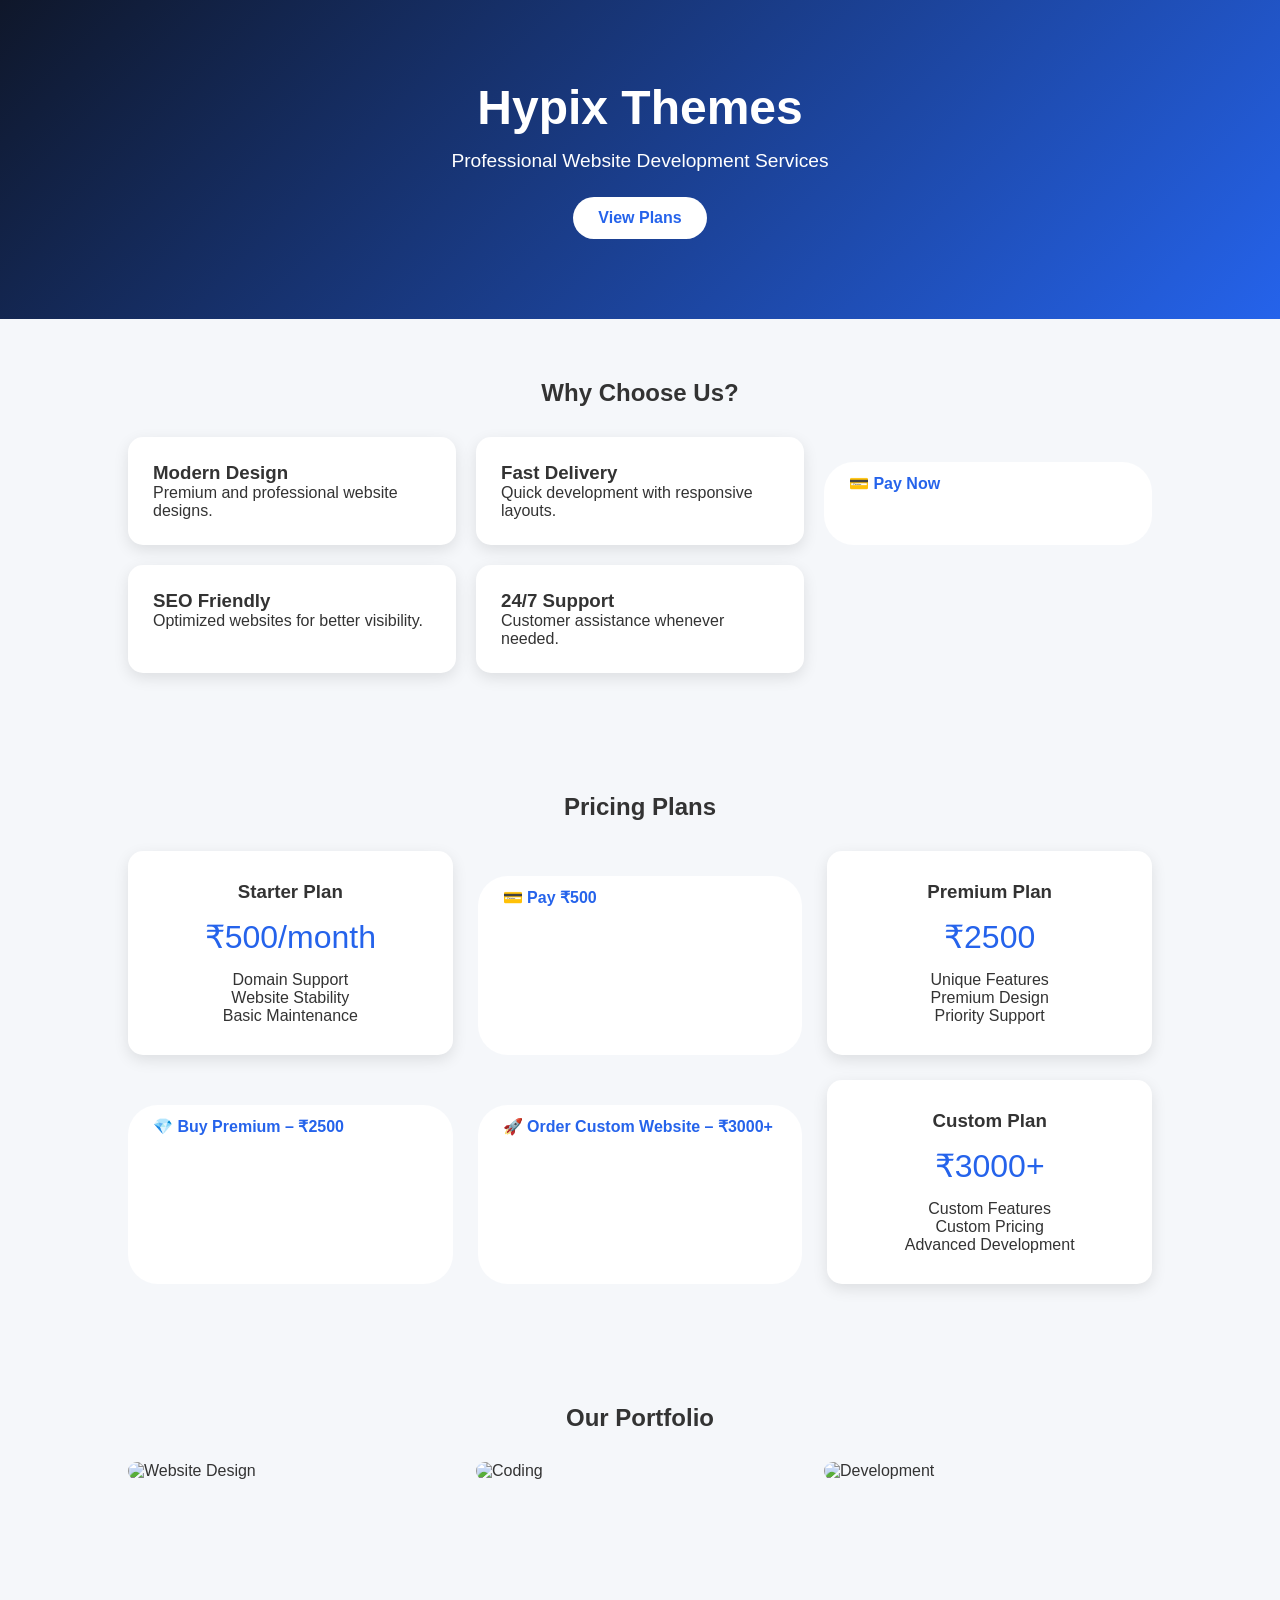
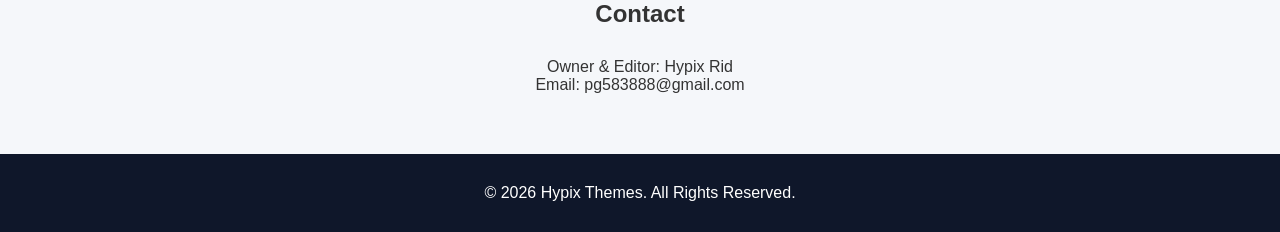
==== index.html @ 9401960d "Update index.html" ====
<!DOCTYPE html>
<html lang="en">
<head>
<meta charset="UTF-8">
<meta name="viewport" content="width=device-width, initial-scale=1.0">
<title>Hypix Themes</title>

<style>
*{
    margin:0;
    padding:0;
    box-sizing:border-box;
    font-family:Arial, sans-serif;
}

body{
    background:#f5f7fa;
    color:#333;
}

header{
    background:linear-gradient(135deg,#0f172a,#2563eb);
    color:white;
    text-align:center;
    padding:80px 20px;
}

header h1{
    font-size:3rem;
}

header p{
    margin-top:15px;
    font-size:1.2rem;
}

.btn{
    display:inline-block;
    margin-top:25px;
    padding:12px 25px;
    background:white;
    color:#2563eb;
    text-decoration:none;
    border-radius:30px;
    font-weight:bold;
}

section{
    padding:60px 10%;
}

h2{
    text-align:center;
    margin-bottom:30px;
}

.features{
    display:grid;
    grid-template-columns:repeat(auto-fit,minmax(250px,1fr));
    gap:20px;
}

.card{
    background:white;
    padding:25px;
    border-radius:15px;
    box-shadow:0 5px 15px rgba(0,0,0,0.1);
}

.pricing{
    display:grid;
    grid-template-columns:repeat(auto-fit,minmax(280px,1fr));
    gap:25px;
}

.price-card{
    background:white;
    padding:30px;
    border-radius:15px;
    text-align:center;
    box-shadow:0 5px 15px rgba(0,0,0,0.1);
}

.price{
    font-size:2rem;
    color:#2563eb;
    margin:15px 0;
}

.gallery{
    display:grid;
    grid-template-columns:repeat(auto-fit,minmax(250px,1fr));
    gap:20px;
}

.gallery img{
    width:100%;
    border-radius:12px;
}

footer{
    background:#0f172a;
    color:white;
    text-align:center;
    padding:30px;
}
</style>
</head>

<body>

<header>
    <h1>Hypix Themes</h1>
    <p>Professional Website Development Services</p>
    <a href="#pricing" class="btn">View Plans</a>
</header>

<section>
    <h2>Why Choose Us?</h2>

    <div class="features">
        <div class="card">
            <h3>Modern Design</h3>
            <p>Premium and professional website designs.</p>
        </div>

        <div class="card">
            <h3>Fast Delivery</h3>
            <p>Quick development with responsive layouts.</p>
        </div>
        <a href="pricing.html" class="btn">
    💳 Pay Now
        </a>

        <div class="card">
            <h3>SEO Friendly</h3>
            <p>Optimized websites for better visibility.</p>
        </div>

        <div class="card">
            <h3>24/7 Support</h3>
            <p>Customer assistance whenever needed.</p>
        </div>
    </div>
</section>

<section id="pricing">
    <h2>Pricing Plans</h2>

    <div class="pricing">

        <div class="price-card">
            <h3>Starter Plan</h3>
            <div class="price">₹500/month</div>
            <p>Domain Support</p>
            <p>Website Stability</p>
            <p>Basic Maintenance</p>
        </div>
        <a href="upi://pay?pa=8933040844@ybl&pn=Hypix%20Themes&am=500&cu=INR" class="btn">
    💳 Pay ₹500
        </a>

        <div class="price-card">
            <h3>Premium Plan</h3>
            <div class="price">₹2500</div>
            <p>Unique Features</p>
            <p>Premium Design</p>
            <p>Priority Support</p>
        </div>
        <a href="upi://pay?pa=8933040844@ybl&pn=Hypix%20Themes&am=2500&cu=INR" class="btn">
    💎 Buy Premium – ₹2500
        </a>
        <a href="upi://pay?pa=8933040844@ybl&pn=Hypix%20Themes&am=3000&cu=INR" class="btn">
    🚀 Order Custom Website – ₹3000+
        </a>

        <div class="price-card">
            <h3>Custom Plan</h3>
            <div class="price">₹3000+</div>
            <p>Custom Features</p>
            <p>Custom Pricing</p>
            <p>Advanced Development</p>
        </div>

    </div>
</section>

<section>
    <h2>Our Portfolio</h2>

    <div class="gallery">
        <img src="https://images.unsplash.com/photo-1460925895917-afdab827c52f" alt="Website Design">
        <img src="https://images.unsplash.com/photo-1498050108023-c5249f4df085" alt="Coding">
        <img src="https://images.unsplash.com/photo-1555066931-4365d14bab8c" alt="Development">
    </div>
</section>

<section>
    <h2>Contact</h2>
    <p style="text-align:center;">
        Owner & Editor: Hypix Rid<br>
        Email: pg583888@gmail.com
    </p>
</section>

<footer>
    <p>© 2026 Hypix Themes. All Rights Reserved.</p>
</footer>

</body>
</html>
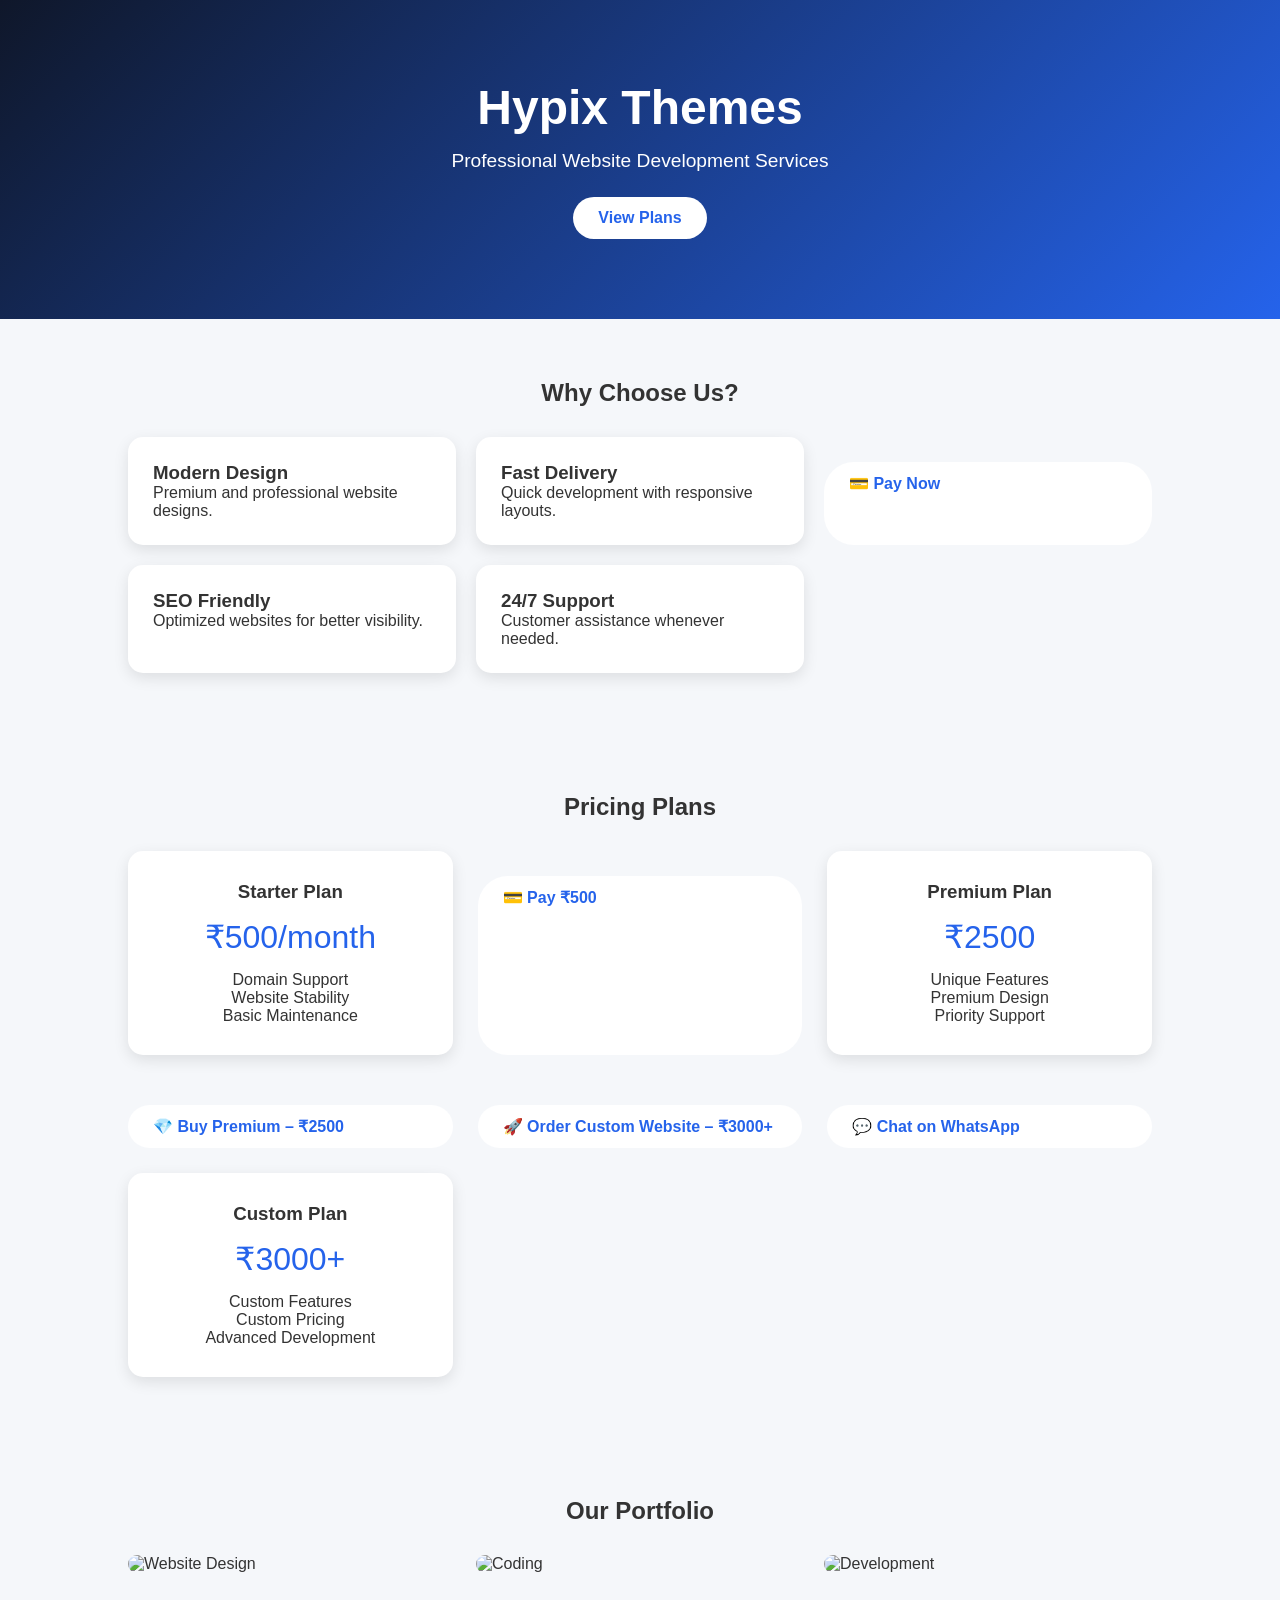
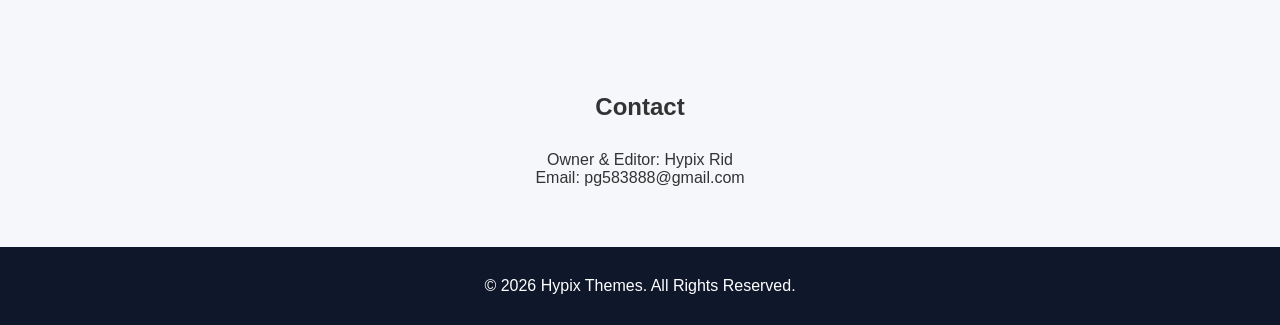
==== commit 0235c2e4: "Update index.html" ====
--- a/index.html
+++ b/index.html
@@ -173,6 +173,9 @@
         <a href="upi://pay?pa=8933040844@ybl&pn=Hypix%20Themes&am=3000&cu=INR" class="btn">
     🚀 Order Custom Website – ₹3000+
         </a>
+<a href="https://wa.me/918933040844?text=Hello%20Hypix%20RID,%20I%20want%20to%20get%20a%20website%20made." class="btn" target="_blank">
+    💬 Chat on WhatsApp
+</a>
 
         <div class="price-card">
             <h3>Custom Plan</h3>
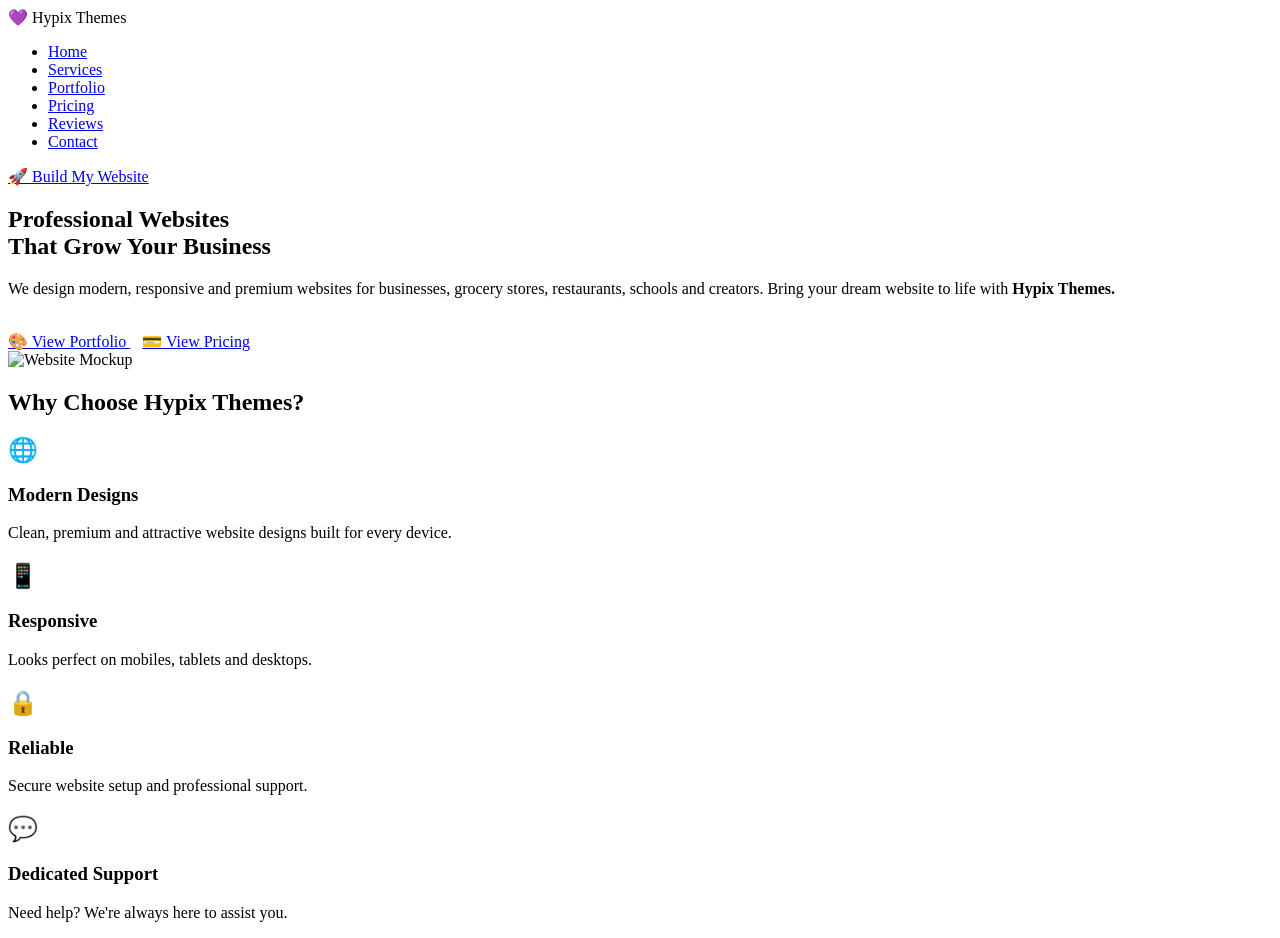
==== commit bd001402: "Update index.html" ====
--- a/index.html
+++ b/index.html
@@ -1,214 +1,183 @@
 <!DOCTYPE html>
 <html lang="en">
+
 <head>
+
 <meta charset="UTF-8">
 <meta name="viewport" content="width=device-width, initial-scale=1.0">
-<title>Hypix Themes</title>
 
-<style>
-*{
-    margin:0;
-    padding:0;
-    box-sizing:border-box;
-    font-family:Arial, sans-serif;
-}
+<title>Hypix Themes | Premium Website Development</title>
 
-body{
-    background:#f5f7fa;
-    color:#333;
-}
+<link rel="stylesheet" href="style.css">
 
-header{
-    background:linear-gradient(135deg,#0f172a,#2563eb);
-    color:white;
-    text-align:center;
-    padding:80px 20px;
-}
+<link rel="preconnect" href="https://fonts.googleapis.com">
+<link rel="preconnect" href="https://fonts.gstatic.com" crossorigin>
 
-header h1{
-    font-size:3rem;
-}
+<link href="https://fonts.googleapis.com/css2?family=Poppins:wght@300;400;500;600;700;800&display=swap" rel="stylesheet">
 
-header p{
-    margin-top:15px;
-    font-size:1.2rem;
-}
-
-.btn{
-    display:inline-block;
-    margin-top:25px;
-    padding:12px 25px;
-    background:white;
-    color:#2563eb;
-    text-decoration:none;
-    border-radius:30px;
-    font-weight:bold;
-}
-
-section{
-    padding:60px 10%;
-}
-
-h2{
-    text-align:center;
-    margin-bottom:30px;
-}
-
-.features{
-    display:grid;
-    grid-template-columns:repeat(auto-fit,minmax(250px,1fr));
-    gap:20px;
-}
-
-.card{
-    background:white;
-    padding:25px;
-    border-radius:15px;
-    box-shadow:0 5px 15px rgba(0,0,0,0.1);
-}
-
-.pricing{
-    display:grid;
-    grid-template-columns:repeat(auto-fit,minmax(280px,1fr));
-    gap:25px;
-}
-
-.price-card{
-    background:white;
-    padding:30px;
-    border-radius:15px;
-    text-align:center;
-    box-shadow:0 5px 15px rgba(0,0,0,0.1);
-}
-
-.price{
-    font-size:2rem;
-    color:#2563eb;
-    margin:15px 0;
-}
-
-.gallery{
-    display:grid;
-    grid-template-columns:repeat(auto-fit,minmax(250px,1fr));
-    gap:20px;
-}
-
-.gallery img{
-    width:100%;
-    border-radius:12px;
-}
-
-footer{
-    background:#0f172a;
-    color:white;
-    text-align:center;
-    padding:30px;
-}
-</style>
 </head>
 
 <body>
 
-<header>
-    <h1>Hypix Themes</h1>
-    <p>Professional Website Development Services</p>
-    <a href="#pricing" class="btn">View Plans</a>
-</header>
+<!-- ================= NAVBAR ================= -->
+
+<nav>
+
+<div class="logo">
+
+💜 Hypix Themes
+
+</div>
+
+<ul>
+
+<li><a href="#">Home</a></li>
+
+<li><a href="#services">Services</a></li>
+
+<li><a href="#portfolio">Portfolio</a></li>
+
+<li><a href="pricing.html">Pricing</a></li>
+
+<li><a href="#reviews">Reviews</a></li>
+
+<li><a href="#contact">Contact</a></li>
+
+</ul>
+
+<a href="pricing.html" class="btn">
+
+🚀 Build My Website
+
+</a>
+
+</nav>
+
+<!-- ================= HERO ================= -->
+
+<section class="hero">
+
+<div class="hero-text">
+
+<h1>
+
+Professional Websites
+
+<br>
+
+That Grow Your Business
+
+</h1>
+
+<p>
+
+We design modern, responsive and premium websites
+for businesses, grocery stores, restaurants,
+schools and creators.
+
+Bring your dream website to life with
+<strong>Hypix Themes.</strong>
+
+</p>
+
+<br>
+
+<a href="#portfolio" class="btn">
+
+🎨 View Portfolio
+
+</a>
+
+&nbsp;&nbsp;
+
+<a href="pricing.html" class="btn">
+
+💳 View Pricing
+
+</a>
+
+</div>
+
+<div class="hero-image">
+
+<img src="images/hero.png" alt="Website Mockup">
+
+</div>
+
+</section>
+
+<!-- ================= STATS ================= -->
 
 <section>
-    <h2>Why Choose Us?</h2>
 
-    <div class="features">
-        <div class="card">
-            <h3>Modern Design</h3>
-            <p>Premium and professional website designs.</p>
-        </div>
+<h2 class="title">
 
-        <div class="card">
-            <h3>Fast Delivery</h3>
-            <p>Quick development with responsive layouts.</p>
-        </div>
-        <a href="pricing.html" class="btn">
-    💳 Pay Now
-        </a>
+Why Choose Hypix Themes?
 
-        <div class="card">
-            <h3>SEO Friendly</h3>
-            <p>Optimized websites for better visibility.</p>
-        </div>
+</h2>
 
-        <div class="card">
-            <h3>24/7 Support</h3>
-            <p>Customer assistance whenever needed.</p>
-        </div>
-    </div>
+<div class="services">
+
+<div class="card">
+
+<h2>🌐</h2>
+
+<h3>Modern Designs</h3>
+
+<p>
+
+Clean, premium and attractive website
+designs built for every device.
+
+</p>
+
+</div>
+
+<div class="card">
+
+<h2>📱</h2>
+
+<h3>Responsive</h3>
+
+<p>
+
+Looks perfect on mobiles,
+tablets and desktops.
+
+</p>
+
+</div>
+
+<div class="card">
+
+<h2>🔒</h2>
+
+<h3>Reliable</h3>
+
+<p>
+
+Secure website setup and
+professional support.
+
+</p>
+
+</div>
+
+<div class="card">
+
+<h2>💬</h2>
+
+<h3>Dedicated Support</h3>
+
+<p>
+
+Need help?
+We're always here to assist you.
+
+</p>
+
+</div>
+
+</div>
+
 </section>
-
-<section id="pricing">
-    <h2>Pricing Plans</h2>
-
-    <div class="pricing">
-
-        <div class="price-card">
-            <h3>Starter Plan</h3>
-            <div class="price">₹500/month</div>
-            <p>Domain Support</p>
-            <p>Website Stability</p>
-            <p>Basic Maintenance</p>
-        </div>
-        <a href="upi://pay?pa=8933040844@ybl&pn=Hypix%20Themes&am=500&cu=INR" class="btn">
-    💳 Pay ₹500
-        </a>
-
-        <div class="price-card">
-            <h3>Premium Plan</h3>
-            <div class="price">₹2500</div>
-            <p>Unique Features</p>
-            <p>Premium Design</p>
-            <p>Priority Support</p>
-        </div>
-        <a href="upi://pay?pa=8933040844@ybl&pn=Hypix%20Themes&am=2500&cu=INR" class="btn">
-    💎 Buy Premium – ₹2500
-        </a>
-        <a href="upi://pay?pa=8933040844@ybl&pn=Hypix%20Themes&am=3000&cu=INR" class="btn">
-    🚀 Order Custom Website – ₹3000+
-        </a>
-<a href="https://wa.me/918933040844?text=Hello%20Hypix%20RID,%20I%20want%20to%20get%20a%20website%20made." class="btn" target="_blank">
-    💬 Chat on WhatsApp
-</a>
-
-        <div class="price-card">
-            <h3>Custom Plan</h3>
-            <div class="price">₹3000+</div>
-            <p>Custom Features</p>
-            <p>Custom Pricing</p>
-            <p>Advanced Development</p>
-        </div>
-
-    </div>
-</section>
-
-<section>
-    <h2>Our Portfolio</h2>
-
-    <div class="gallery">
-        <img src="https://images.unsplash.com/photo-1460925895917-afdab827c52f" alt="Website Design">
-        <img src="https://images.unsplash.com/photo-1498050108023-c5249f4df085" alt="Coding">
-        <img src="https://images.unsplash.com/photo-1555066931-4365d14bab8c" alt="Development">
-    </div>
-</section>
-
-<section>
-    <h2>Contact</h2>
-    <p style="text-align:center;">
-        Owner & Editor: Hypix Rid<br>
-        Email: pg583888@gmail.com
-    </p>
-</section>
-
-<footer>
-    <p>© 2026 Hypix Themes. All Rights Reserved.</p>
-</footer>
-
-</body>
-</html>
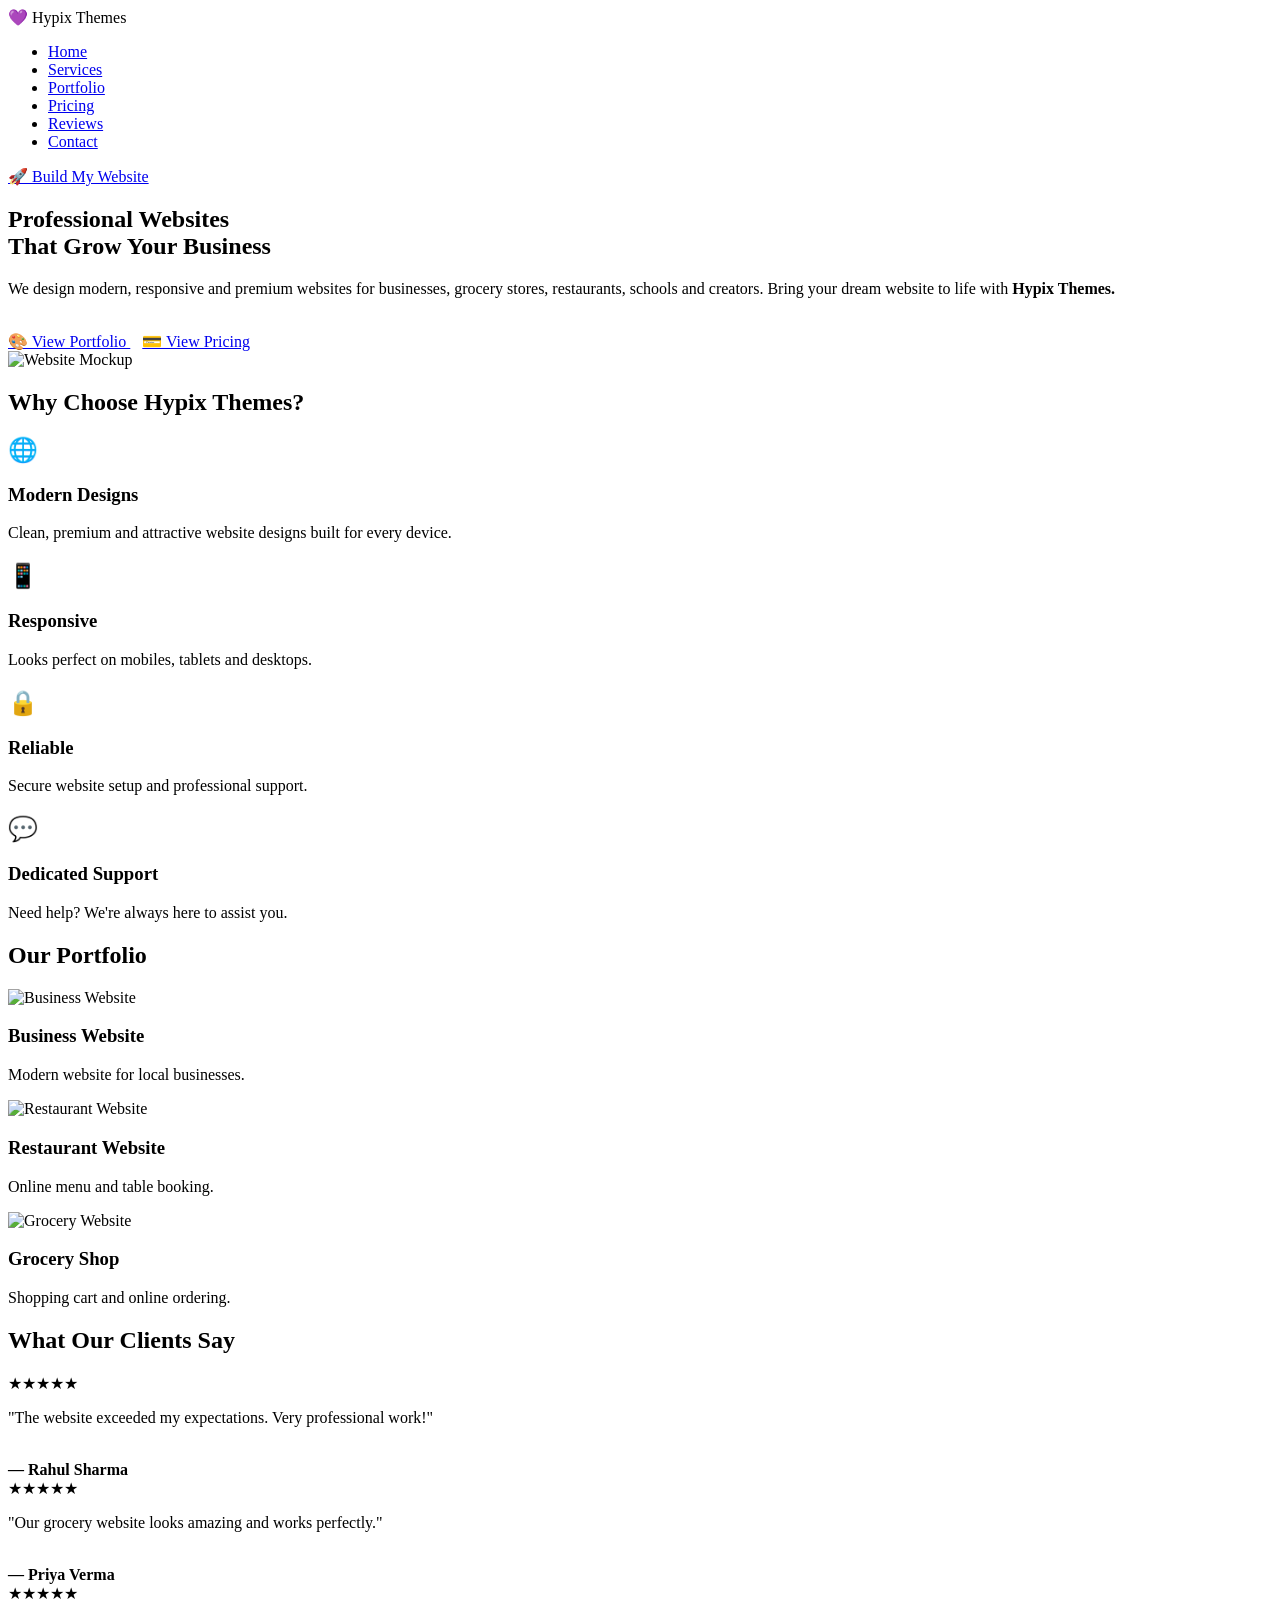
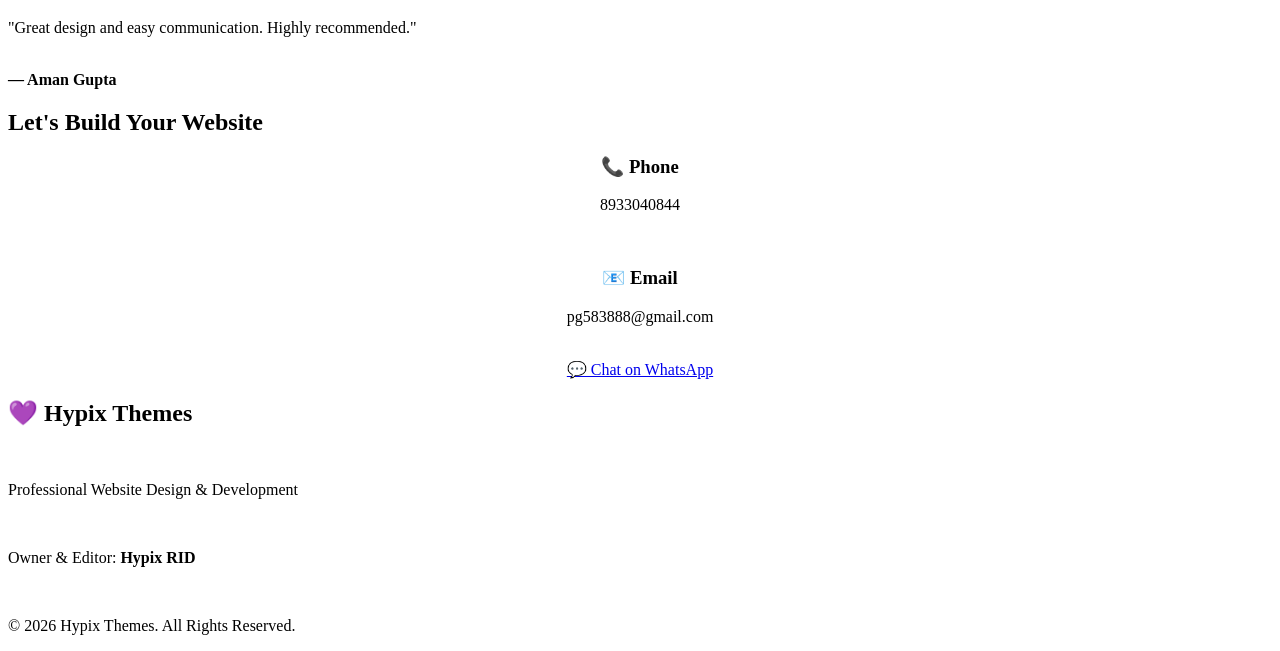
==== commit e8faef9a: "Update index.html" ====
--- a/index.html
+++ b/index.html
@@ -181,3 +181,186 @@
 </div>
 
 </section>
+<!-- ================= PORTFOLIO ================= -->
+
+<section id="portfolio">
+
+<h2 class="title">
+
+Our Portfolio
+
+</h2>
+
+<div class="portfolio">
+
+<div class="card">
+<img src="images/demo1.png" alt="Business Website">
+<h3>Business Website</h3>
+<p>Modern website for local businesses.</p>
+</div>
+
+<div class="card">
+<img src="images/demo2.png" alt="Restaurant Website">
+<h3>Restaurant Website</h3>
+<p>Online menu and table booking.</p>
+</div>
+
+<div class="card">
+<img src="images/demo3.png" alt="Grocery Website">
+<h3>Grocery Shop</h3>
+<p>Shopping cart and online ordering.</p>
+</div>
+
+</div>
+
+</section>
+
+<!-- ================= REVIEWS ================= -->
+
+<section id="reviews">
+
+<h2 class="title">
+
+What Our Clients Say
+
+</h2>
+
+<div class="services">
+
+<div class="review">
+
+<div class="stars">★★★★★</div>
+
+<p>
+
+"The website exceeded my expectations.
+Very professional work!"
+
+</p>
+
+<br>
+
+<b>— Rahul Sharma</b>
+
+</div>
+
+<div class="review">
+
+<div class="stars">★★★★★</div>
+
+<p>
+
+"Our grocery website looks amazing
+and works perfectly."
+
+</p>
+
+<br>
+
+<b>— Priya Verma</b>
+
+</div>
+
+<div class="review">
+
+<div class="stars">★★★★★</div>
+
+<p>
+
+"Great design and easy communication.
+Highly recommended."
+
+</p>
+
+<br>
+
+<b>— Aman Gupta</b>
+
+</div>
+
+</div>
+
+</section>
+
+<!-- ================= CONTACT ================= -->
+
+<section id="contact">
+
+<h2 class="title">
+
+Let's Build Your Website
+
+</h2>
+
+<div class="card" style="text-align:center;">
+
+<h3>📞 Phone</h3>
+
+<p>
+
+8933040844
+
+</p>
+
+<br>
+
+<h3>📧 Email</h3>
+
+<p>
+
+pg583888@gmail.com
+
+</p>
+
+<br>
+
+<a href="https://wa.me/918933040844" class="btn">
+
+💬 Chat on WhatsApp
+
+</a>
+
+</div>
+
+</section>
+
+<!-- ================= FOOTER ================= -->
+
+<footer>
+
+<h2>
+
+💜 Hypix Themes
+
+</h2>
+
+<br>
+
+<p>
+
+Professional Website Design & Development
+
+</p>
+
+<br>
+
+<p>
+
+Owner & Editor: <b>Hypix RID</b>
+
+</p>
+
+<br>
+
+<p>
+
+© 2026 Hypix Themes. All Rights Reserved.
+
+</p>
+
+</footer>
+
+<script src="script.js"></script>
+
+</body>
+</html>
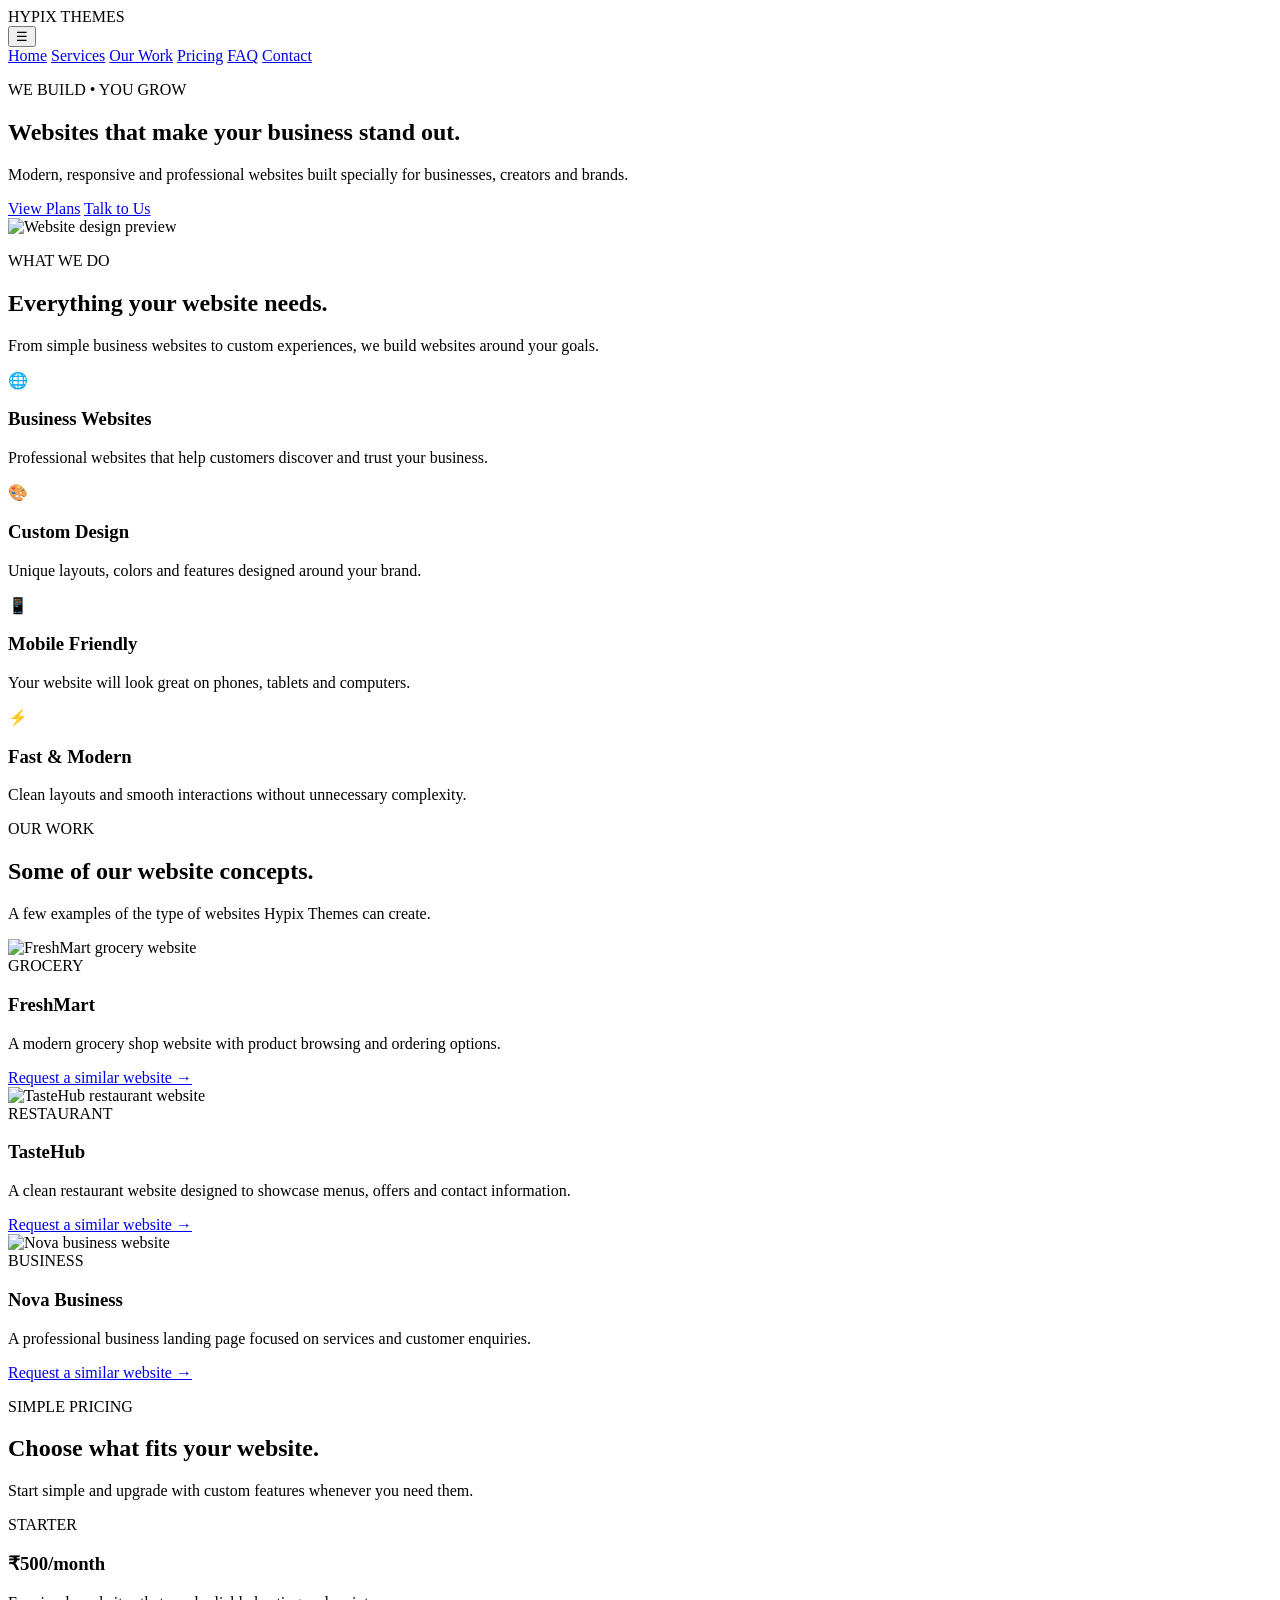
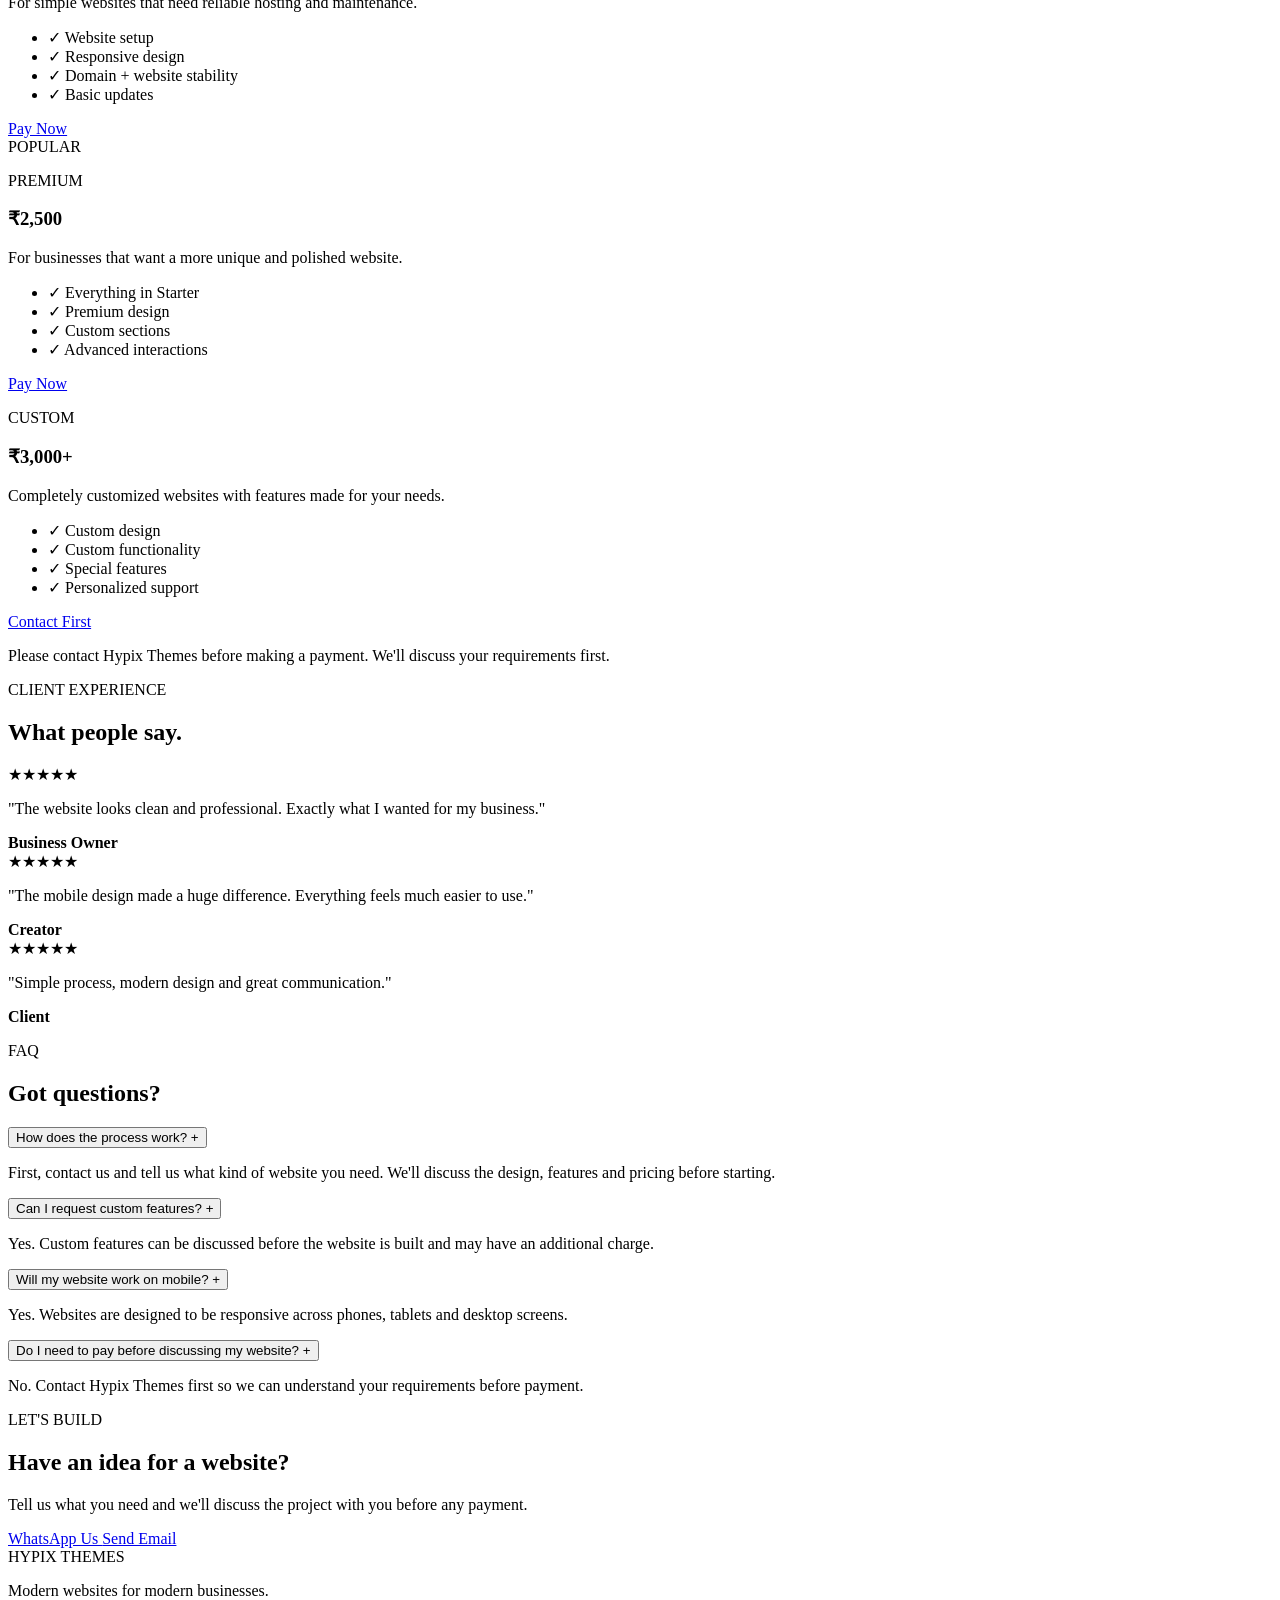
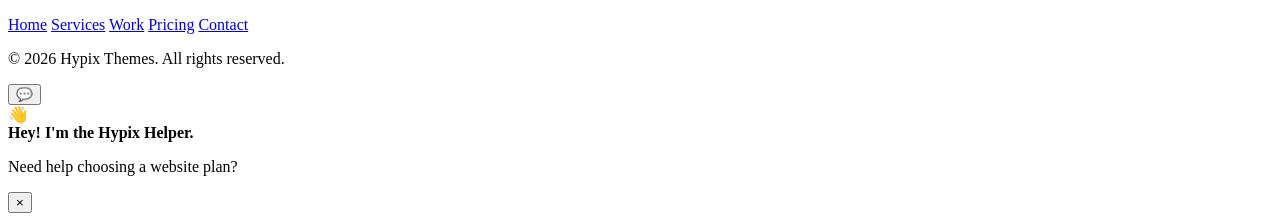
==== commit 28ba22e5: "Create index.html" ====
--- a/index.html
+++ b/index.html
@@ -1,366 +1,424 @@
-<!DOCTYPE html>
-<html lang="en">
-
+<!DOCTYPE html><html lang="en">
 <head>
-
-<meta charset="UTF-8">
-<meta name="viewport" content="width=device-width, initial-scale=1.0">
-
-<title>Hypix Themes | Premium Website Development</title>
-
-<link rel="stylesheet" href="style.css">
-
-<link rel="preconnect" href="https://fonts.googleapis.com">
-<link rel="preconnect" href="https://fonts.gstatic.com" crossorigin>
-
-<link href="https://fonts.googleapis.com/css2?family=Poppins:wght@300;400;500;600;700;800&display=swap" rel="stylesheet">
-
-</head>
-
-<body>
-
-<!-- ================= NAVBAR ================= -->
-
-<nav>
-
-<div class="logo">
-
-💜 Hypix Themes
-
-</div>
-
-<ul>
-
-<li><a href="#">Home</a></li>
-
-<li><a href="#services">Services</a></li>
-
-<li><a href="#portfolio">Portfolio</a></li>
-
-<li><a href="pricing.html">Pricing</a></li>
-
-<li><a href="#reviews">Reviews</a></li>
-
-<li><a href="#contact">Contact</a></li>
-
-</ul>
-
-<a href="pricing.html" class="btn">
-
-🚀 Build My Website
-
-</a>
-
+  <meta charset="UTF-8">
+  <meta name="viewport" content="width=device-width, initial-scale=1.0">  <title>Hypix Themes | Websites That Make Your Business Stand Out</title>
+  <meta name="description" content="Hypix Themes creates modern, responsive and professional websites for businesses and creators.">  <link rel="stylesheet" href="style.css">
+</head><body>  <!-- NAVBAR -->  <header class="navbar">
+    <div class="logo">HYPIX <span>THEMES</span></div><button class="menu-btn" id="menuBtn">☰</button>
+
+<nav id="navMenu">
+  <a href="#home">Home</a>
+  <a href="#services">Services</a>
+  <a href="#work">Our Work</a>
+  <a href="#pricing">Pricing</a>
+  <a href="#faq">FAQ</a>
+  <a href="#contact">Contact</a>
 </nav>
 
-<!-- ================= HERO ================= -->
-
-<section class="hero">
-
-<div class="hero-text">
-
-<h1>
-
-Professional Websites
-
-<br>
-
-That Grow Your Business
-
-</h1>
+  </header>  <!-- HERO -->  <section class="hero" id="home">
+    <div class="hero-content">  <p class="eyebrow">WE BUILD • YOU GROW</p>
+
+  <h1>
+    Websites that make
+    <span>your business stand out.</span>
+  </h1>
+
+  <p class="hero-text">
+    Modern, responsive and professional websites built specially
+    for businesses, creators and brands.
+  </p>
+
+  <div class="hero-buttons">
+    <a href="#pricing" class="btn primary">View Plans</a>
+    <a href="#contact" class="btn secondary">Talk to Us</a>
+  </div>
+
+</div>
+
+<div class="hero-image">
+  <img src="images/hero.png" alt="Website design preview">
+</div>
+
+  </section>  <!-- SERVICES -->  <section class="section" id="services"><div class="section-heading">
+  <p class="eyebrow">WHAT WE DO</p>
+  <h2>Everything your website needs.</h2>
+  <p>
+    From simple business websites to custom experiences,
+    we build websites around your goals.
+  </p>
+</div>
+
+<div class="cards">
+
+  <div class="card">
+    <div class="icon">🌐</div>
+    <h3>Business Websites</h3>
+    <p>
+      Professional websites that help customers discover
+      and trust your business.
+    </p>
+  </div>
+
+  <div class="card">
+    <div class="icon">🎨</div>
+    <h3>Custom Design</h3>
+    <p>
+      Unique layouts, colors and features designed around
+      your brand.
+    </p>
+  </div>
+
+  <div class="card">
+    <div class="icon">📱</div>
+    <h3>Mobile Friendly</h3>
+    <p>
+      Your website will look great on phones, tablets
+      and computers.
+    </p>
+  </div>
+
+  <div class="card">
+    <div class="icon">⚡</div>
+    <h3>Fast & Modern</h3>
+    <p>
+      Clean layouts and smooth interactions without
+      unnecessary complexity.
+    </p>
+  </div>
+
+</div>
+
+  </section>  <!-- WORK -->  <section class="section work-section" id="work"><div class="section-heading">
+  <p class="eyebrow">OUR WORK</p>
+  <h2>Some of our website concepts.</h2>
+  <p>
+    A few examples of the type of websites Hypix Themes can create.
+  </p>
+</div>
+
+<div class="projects">
+
+  <article class="project">
+    <img src="images/grocery.png" alt="FreshMart grocery website">
+
+    <div class="project-info">
+      <span>GROCERY</span>
+      <h3>FreshMart</h3>
+      <p>
+        A modern grocery shop website with product browsing
+        and ordering options.
+      </p>
+
+      <a href="#contact" class="project-link">
+        Request a similar website →
+      </a>
+    </div>
+  </article>
+
+
+  <article class="project">
+    <img src="images/restaurant.png" alt="TasteHub restaurant website">
+
+    <div class="project-info">
+      <span>RESTAURANT</span>
+      <h3>TasteHub</h3>
+      <p>
+        A clean restaurant website designed to showcase
+        menus, offers and contact information.
+      </p>
+
+      <a href="#contact" class="project-link">
+        Request a similar website →
+      </a>
+    </div>
+  </article>
+
+
+  <article class="project">
+    <img src="images/business.png" alt="Nova business website">
+
+    <div class="project-info">
+      <span>BUSINESS</span>
+      <h3>Nova Business</h3>
+      <p>
+        A professional business landing page focused on
+        services and customer enquiries.
+      </p>
+
+      <a href="#contact" class="project-link">
+        Request a similar website →
+      </a>
+    </div>
+  </article>
+
+</div>
+
+  </section>  <!-- PRICING -->  <section class="section pricing-section" id="pricing"><div class="section-heading">
+  <p class="eyebrow">SIMPLE PRICING</p>
+  <h2>Choose what fits your website.</h2>
+  <p>
+    Start simple and upgrade with custom features whenever you need them.
+  </p>
+</div>
+
+<div class="pricing">
+
+  <!-- STARTER -->
+  <div class="price-card">
+
+    <p class="plan-name">STARTER</p>
+
+    <h3>₹500<span>/month</span></h3>
+
+    <p class="plan-description">
+      For simple websites that need reliable hosting and maintenance.
+    </p>
+
+    <ul>
+      <li>✓ Website setup</li>
+      <li>✓ Responsive design</li>
+      <li>✓ Domain + website stability</li>
+      <li>✓ Basic updates</li>
+    </ul>
+
+    <a href="#contact" class="btn secondary">
+      Pay Now
+    </a>
+
+  </div>
+
+
+  <!-- PREMIUM -->
+  <div class="price-card featured">
+
+    <div class="popular">POPULAR</div>
+
+    <p class="plan-name">PREMIUM</p>
+
+    <h3>₹2,500</h3>
+
+    <p class="plan-description">
+      For businesses that want a more unique and polished website.
+    </p>
+
+    <ul>
+      <li>✓ Everything in Starter</li>
+      <li>✓ Premium design</li>
+      <li>✓ Custom sections</li>
+      <li>✓ Advanced interactions</li>
+    </ul>
+
+    <a href="#contact" class="btn primary">
+      Pay Now
+    </a>
+
+  </div>
+
+
+  <!-- CUSTOM -->
+  <div class="price-card">
+
+    <p class="plan-name">CUSTOM</p>
+
+    <h3>₹3,000<span>+</span></h3>
+
+    <p class="plan-description">
+      Completely customized websites with features made for your needs.
+    </p>
+
+    <ul>
+      <li>✓ Custom design</li>
+      <li>✓ Custom functionality</li>
+      <li>✓ Special features</li>
+      <li>✓ Personalized support</li>
+    </ul>
+
+    <a href="#contact" class="btn secondary">
+      Contact First
+    </a>
+
+  </div>
+
+</div>
+
+<p class="payment-note">
+  Please contact Hypix Themes before making a payment.
+  We'll discuss your requirements first.
+</p>
+
+  </section>  <!-- REVIEWS -->  <section class="section reviews-section"><div class="section-heading">
+  <p class="eyebrow">CLIENT EXPERIENCE</p>
+  <h2>What people say.</h2>
+</div>
+
+<div class="reviews">
+
+  <div class="review">
+    <div class="stars">★★★★★</div>
+    <p>
+      "The website looks clean and professional. Exactly what
+      I wanted for my business."
+    </p>
+    <strong>Business Owner</strong>
+  </div>
+
+  <div class="review">
+    <div class="stars">★★★★★</div>
+    <p>
+      "The mobile design made a huge difference. Everything
+      feels much easier to use."
+    </p>
+    <strong>Creator</strong>
+  </div>
+
+  <div class="review">
+    <div class="stars">★★★★★</div>
+    <p>
+      "Simple process, modern design and great communication."
+    </p>
+    <strong>Client</strong>
+  </div>
+
+</div>
+
+  </section>  <!-- FAQ -->  <section class="section faq-section" id="faq"><div class="section-heading">
+  <p class="eyebrow">FAQ</p>
+  <h2>Got questions?</h2>
+</div>
+
+<div class="faq">
+
+  <div class="faq-item">
+    <button class="faq-question">
+      How does the process work?
+      <span>+</span>
+    </button>
+
+    <div class="faq-answer">
+      <p>
+        First, contact us and tell us what kind of website you need.
+        We'll discuss the design, features and pricing before starting.
+      </p>
+    </div>
+  </div>
+
+
+  <div class="faq-item">
+    <button class="faq-question">
+      Can I request custom features?
+      <span>+</span>
+    </button>
+
+    <div class="faq-answer">
+      <p>
+        Yes. Custom features can be discussed before the website
+        is built and may have an additional charge.
+      </p>
+    </div>
+  </div>
+
+
+  <div class="faq-item">
+    <button class="faq-question">
+      Will my website work on mobile?
+      <span>+</span>
+    </button>
+
+    <div class="faq-answer">
+      <p>
+        Yes. Websites are designed to be responsive across
+        phones, tablets and desktop screens.
+      </p>
+    </div>
+  </div>
+
+
+  <div class="faq-item">
+    <button class="faq-question">
+      Do I need to pay before discussing my website?
+      <span>+</span>
+    </button>
+
+    <div class="faq-answer">
+      <p>
+        No. Contact Hypix Themes first so we can understand
+        your requirements before payment.
+      </p>
+    </div>
+  </div>
+
+</div>
+
+  </section>  <!-- CONTACT -->  <section class="section contact-section" id="contact"><div class="contact-box">
+
+  <div>
+    <p class="eyebrow">LET'S BUILD</p>
+
+    <h2>
+      Have an idea for a website?
+    </h2>
+
+    <p>
+      Tell us what you need and we'll discuss the project with you
+      before any payment.
+    </p>
+  </div>
+
+  <div class="contact-buttons">
+
+    <a
+      href="https://wa.me/918933040844"
+      class="btn primary"
+      target="_blank"
+    >
+      WhatsApp Us
+    </a>
+
+    <a
+      href="mailto:hypixrid@gmail.com"
+      class="btn secondary"
+    >
+      Send Email
+    </a>
+
+  </div>
+
+</div>
+
+  </section>  <!-- FOOTER -->  <footer><div class="footer-logo">
+  HYPIX THEMES
+</div>
 
 <p>
-
-We design modern, responsive and premium websites
-for businesses, grocery stores, restaurants,
-schools and creators.
-
-Bring your dream website to life with
-<strong>Hypix Themes.</strong>
-
+  Modern websites for modern businesses.
 </p>
 
-<br>
-
-<a href="#portfolio" class="btn">
-
-🎨 View Portfolio
-
-</a>
-
-&nbsp;&nbsp;
-
-<a href="pricing.html" class="btn">
-
-💳 View Pricing
-
-</a>
-
-</div>
-
-<div class="hero-image">
-
-<img src="images/hero.png" alt="Website Mockup">
-
-</div>
-
-</section>
-
-<!-- ================= STATS ================= -->
-
-<section>
-
-<h2 class="title">
-
-Why Choose Hypix Themes?
-
-</h2>
-
-<div class="services">
-
-<div class="card">
-
-<h2>🌐</h2>
-
-<h3>Modern Designs</h3>
-
-<p>
-
-Clean, premium and attractive website
-designs built for every device.
-
+<div class="footer-links">
+  <a href="#home">Home</a>
+  <a href="#services">Services</a>
+  <a href="#work">Work</a>
+  <a href="#pricing">Pricing</a>
+  <a href="#contact">Contact</a>
+</div>
+
+<p class="copyright">
+  © 2026 Hypix Themes. All rights reserved.
 </p>
 
-</div>
-
-<div class="card">
-
-<h2>📱</h2>
-
-<h3>Responsive</h3>
-
-<p>
-
-Looks perfect on mobiles,
-tablets and desktops.
-
-</p>
-
-</div>
-
-<div class="card">
-
-<h2>🔒</h2>
-
-<h3>Reliable</h3>
-
-<p>
-
-Secure website setup and
-professional support.
-
-</p>
-
-</div>
-
-<div class="card">
-
-<h2>💬</h2>
-
-<h3>Dedicated Support</h3>
-
-<p>
-
-Need help?
-We're always here to assist you.
-
-</p>
-
-</div>
-
-</div>
-
-</section>
-<!-- ================= PORTFOLIO ================= -->
-
-<section id="portfolio">
-
-<h2 class="title">
-
-Our Portfolio
-
-</h2>
-
-<div class="portfolio">
-
-<div class="card">
-<img src="images/demo1.png" alt="Business Website">
-<h3>Business Website</h3>
-<p>Modern website for local businesses.</p>
-</div>
-
-<div class="card">
-<img src="images/demo2.png" alt="Restaurant Website">
-<h3>Restaurant Website</h3>
-<p>Online menu and table booking.</p>
-</div>
-
-<div class="card">
-<img src="images/demo3.png" alt="Grocery Website">
-<h3>Grocery Shop</h3>
-<p>Shopping cart and online ordering.</p>
-</div>
-
-</div>
-
-</section>
-
-<!-- ================= REVIEWS ================= -->
-
-<section id="reviews">
-
-<h2 class="title">
-
-What Our Clients Say
-
-</h2>
-
-<div class="services">
-
-<div class="review">
-
-<div class="stars">★★★★★</div>
-
-<p>
-
-"The website exceeded my expectations.
-Very professional work!"
-
-</p>
-
-<br>
-
-<b>— Rahul Sharma</b>
-
-</div>
-
-<div class="review">
-
-<div class="stars">★★★★★</div>
-
-<p>
-
-"Our grocery website looks amazing
-and works perfectly."
-
-</p>
-
-<br>
-
-<b>— Priya Verma</b>
-
-</div>
-
-<div class="review">
-
-<div class="stars">★★★★★</div>
-
-<p>
-
-"Great design and easy communication.
-Highly recommended."
-
-</p>
-
-<br>
-
-<b>— Aman Gupta</b>
-
-</div>
-
-</div>
-
-</section>
-
-<!-- ================= CONTACT ================= -->
-
-<section id="contact">
-
-<h2 class="title">
-
-Let's Build Your Website
-
-</h2>
-
-<div class="card" style="text-align:center;">
-
-<h3>📞 Phone</h3>
-
-<p>
-
-8933040844
-
-</p>
-
-<br>
-
-<h3>📧 Email</h3>
-
-<p>
-
-pg583888@gmail.com
-
-</p>
-
-<br>
-
-<a href="https://wa.me/918933040844" class="btn">
-
-💬 Chat on WhatsApp
-
-</a>
-
-</div>
-
-</section>
-
-<!-- ================= FOOTER ================= -->
-
-<footer>
-
-<h2>
-
-💜 Hypix Themes
-
-</h2>
-
-<br>
-
-<p>
-
-Professional Website Design & Development
-
-</p>
-
-<br>
-
-<p>
-
-Owner & Editor: <b>Hypix RID</b>
-
-</p>
-
-<br>
-
-<p>
-
-© 2026 Hypix Themes. All Rights Reserved.
-
-</p>
-
-</footer>
-
-<script src="script.js"></script>
-
-</body>
+  </footer>  <!-- HELPER BUTTON -->  <button class="helper-button" id="helperButton">
+    💬
+  </button>  <div class="helper-box" id="helperBox"><div class="helper-character">
+  👋
+</div>
+
+<div>
+  <strong>Hey! I'm the Hypix Helper.</strong>
+  <p>
+    Need help choosing a website plan?
+  </p>
+</div>
+
+<button id="closeHelper">×</button>
+
+  </div>  <script src="script.js"></script></body>
 </html>
